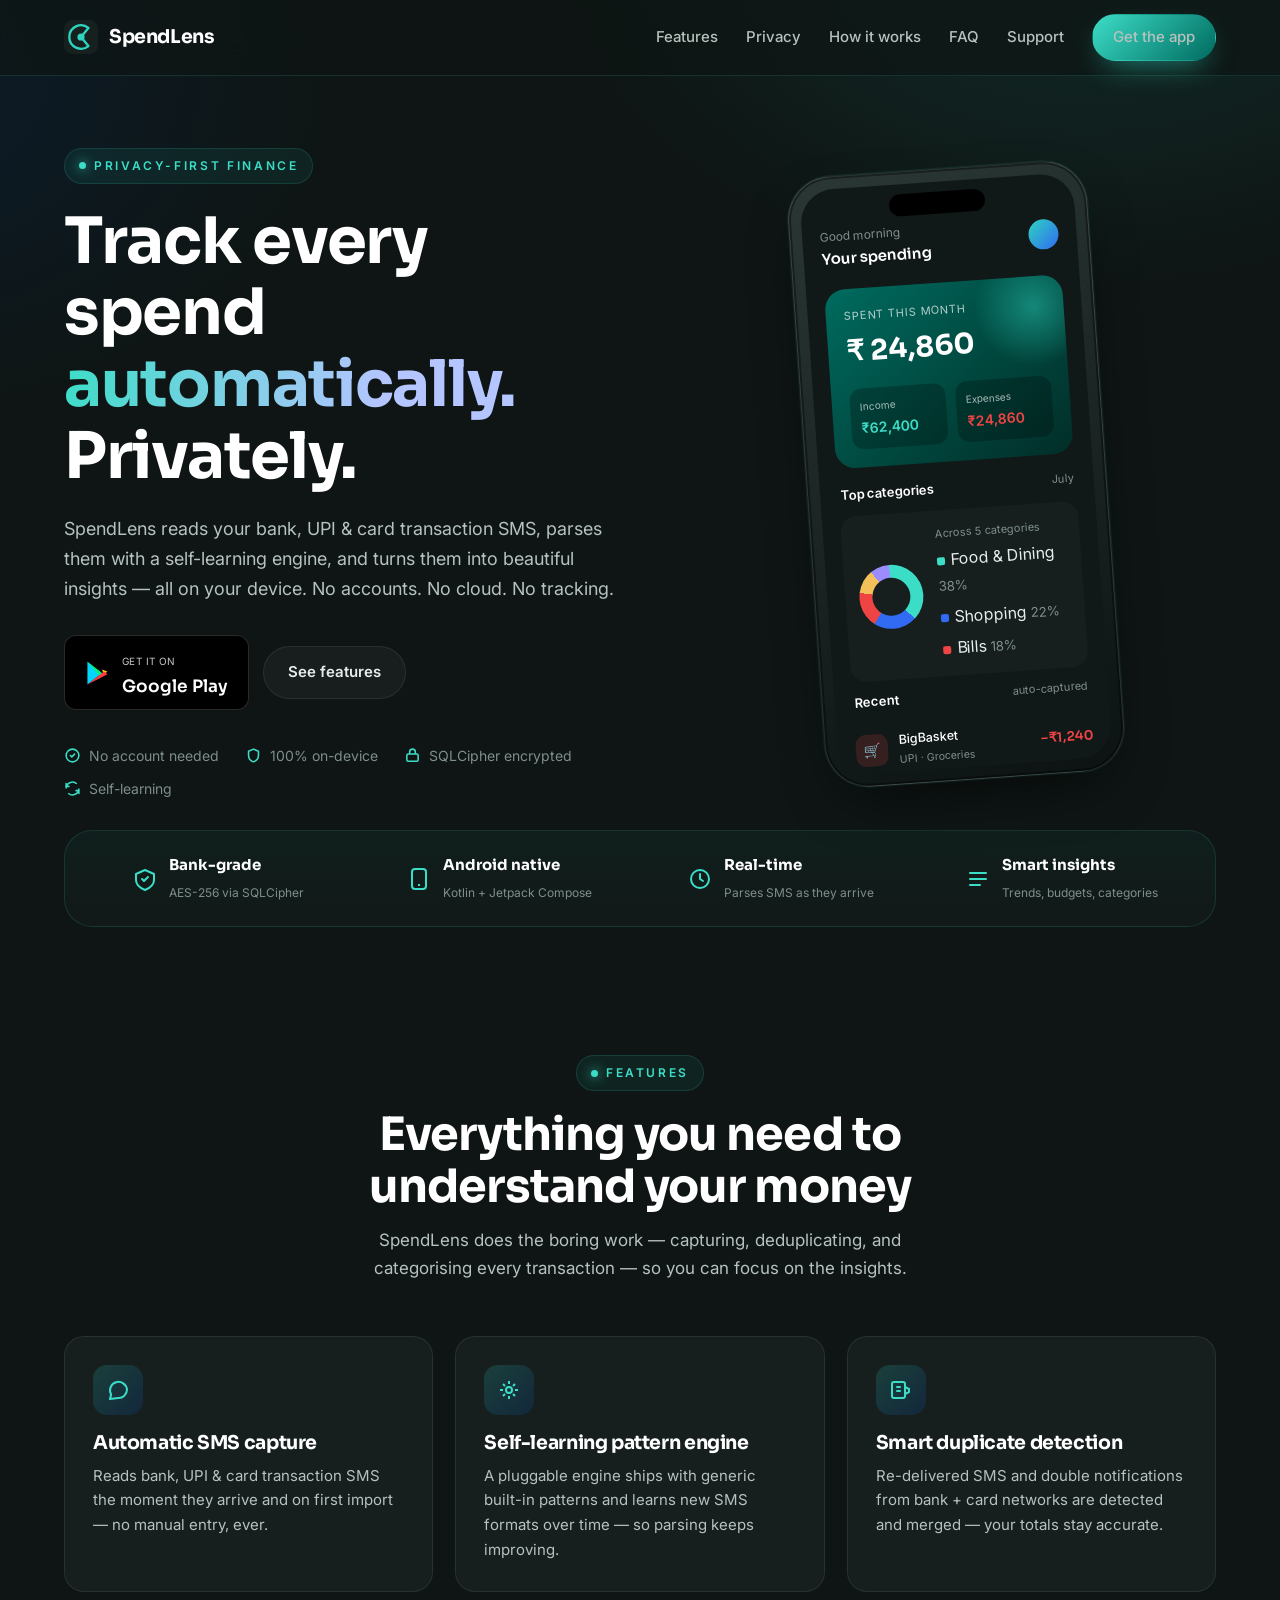
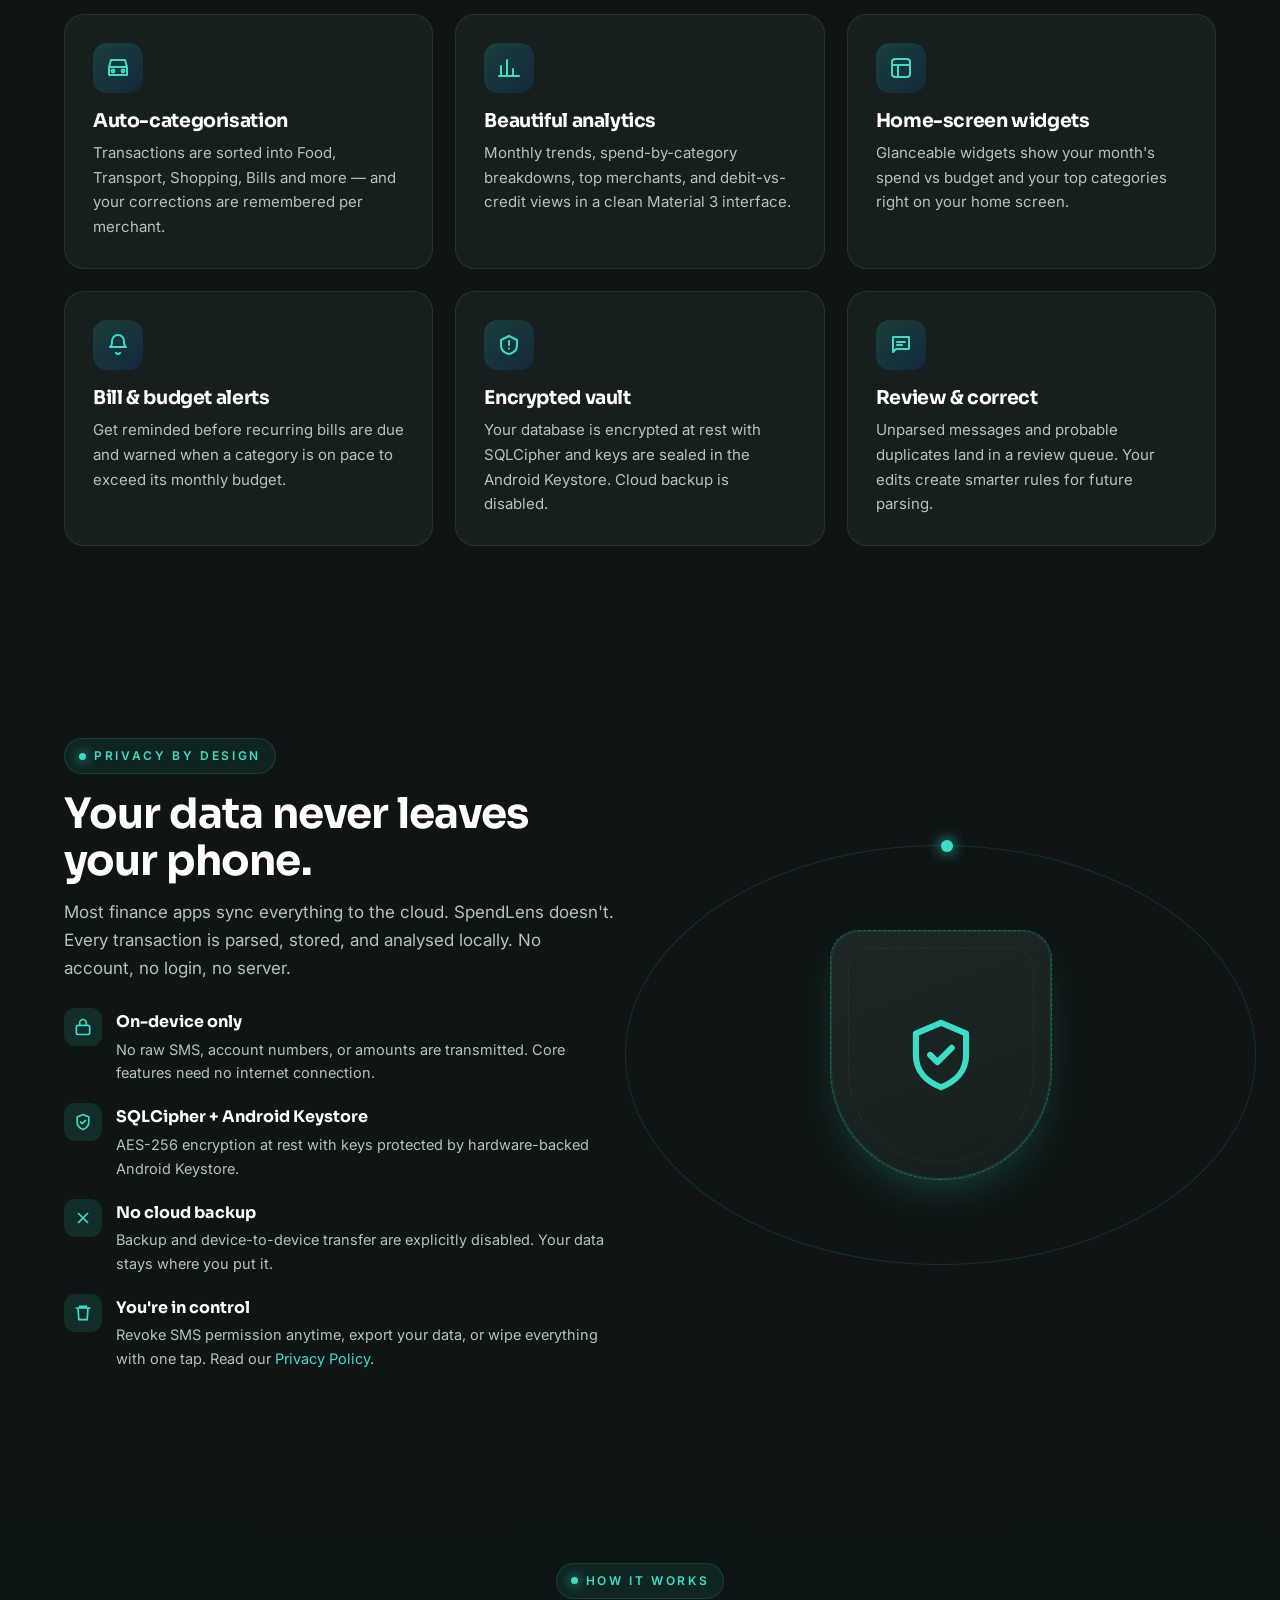
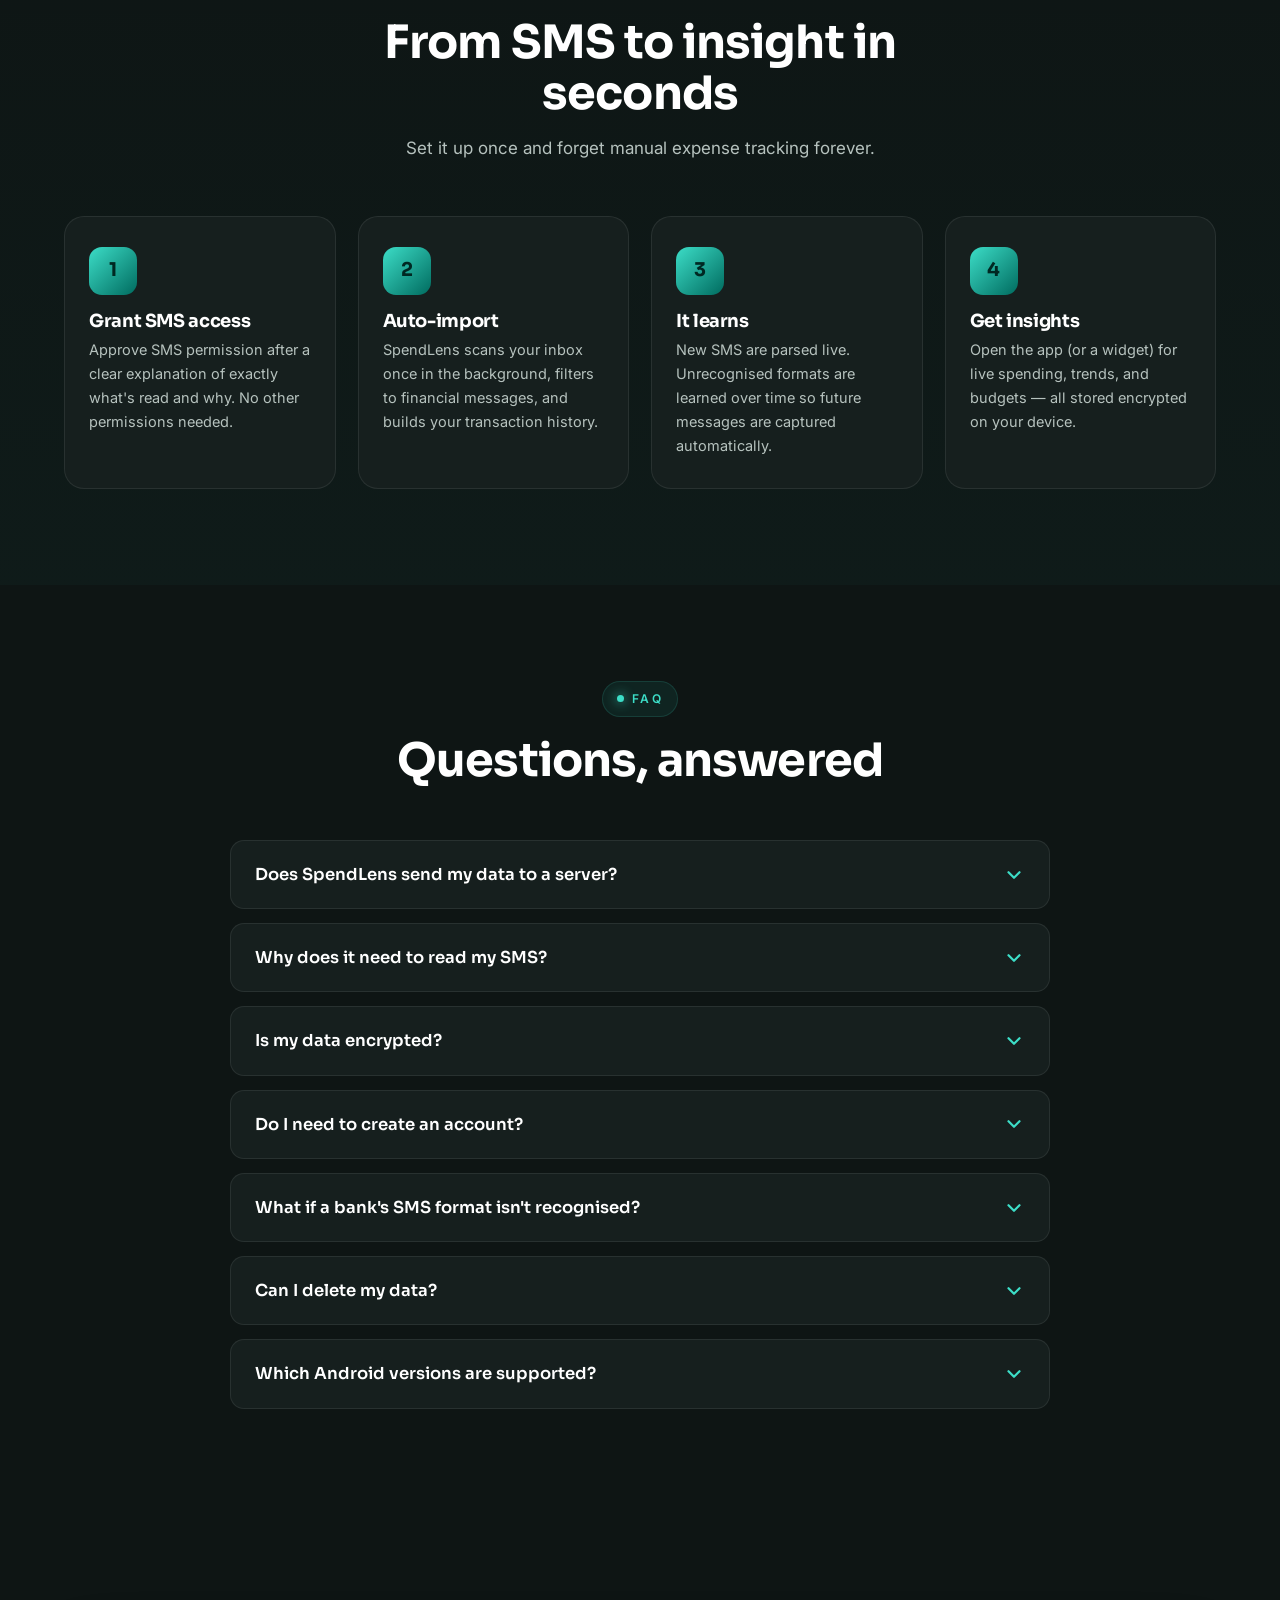
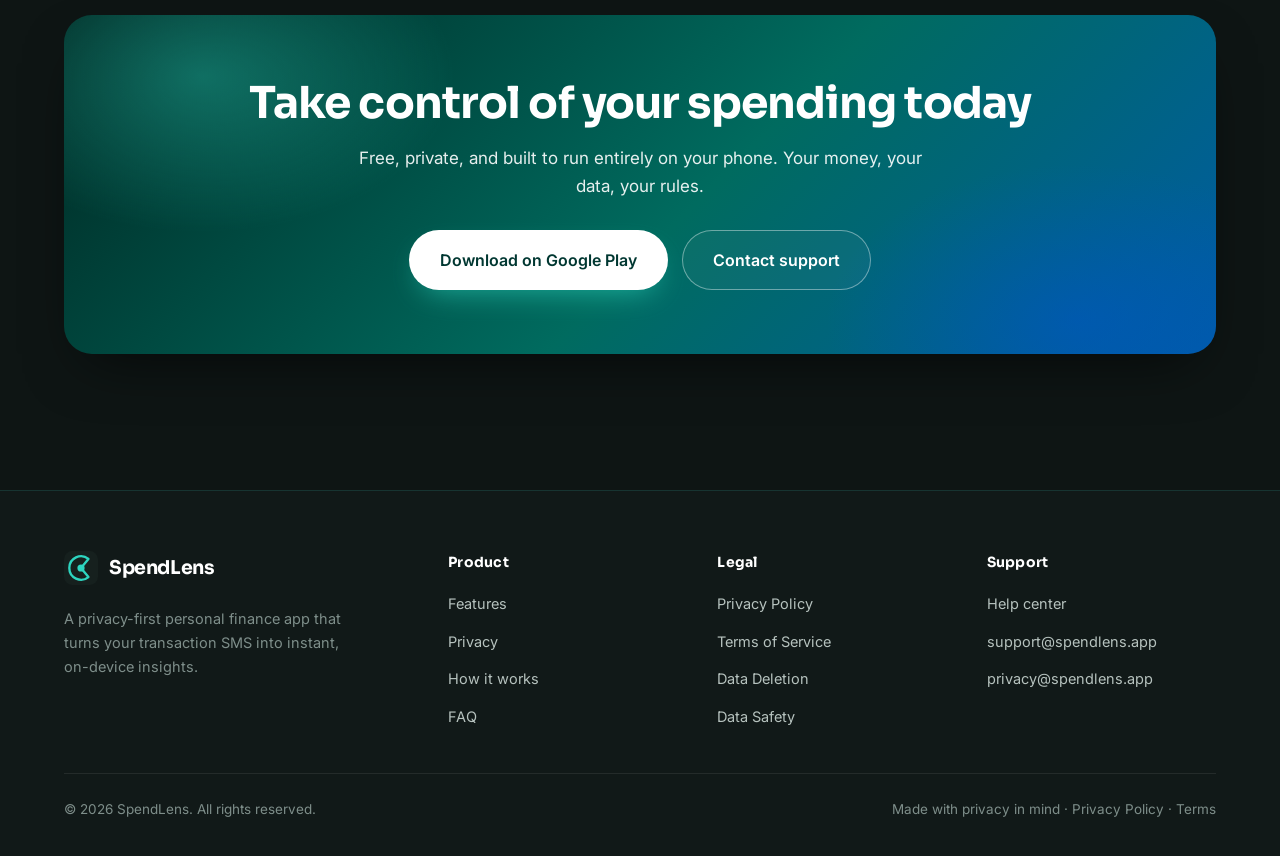
==== website/index.html @ 76e55379 "feat: add marketing/legal website with GitHub Pages deployment Add responsive site (landing + Privac" ====
<!DOCTYPE html>
<html lang="en">
<head>
<meta charset="UTF-8" />
<meta name="viewport" content="width=device-width, initial-scale=1.0" />
<title>SpendLens — Track every spend automatically. Privately.</title>
<meta name="description" content="SpendLens is a privacy-first Android app that reads your bank, UPI & card transaction SMS, categorises them automatically, and shows beautiful insights — with everything processed on your device and encrypted with SQLCipher." />
<meta name="theme-color" content="#0E1514" />
<meta property="og:title" content="SpendLens — Privacy-first expense tracking" />
<meta property="og:description" content="Your transactions, automatically tracked from SMS. Your data never leaves your phone." />
<meta property="og:type" content="website" />
<link rel="preconnect" href="https://fonts.googleapis.com" />
<link rel="preconnect" href="https://fonts.gstatic.com" crossorigin />
<link href="https://fonts.googleapis.com/css2?family=Inter:wght@400;500;600;700&family=Sora:wght@500;600;700&display=swap" rel="stylesheet" />
<link rel="stylesheet" href="assets/css/style.css" />
<link rel="icon" href="data:image/svg+xml,%3Csvg xmlns='http://www.w3.org/2000/svg' viewBox='0 0 32 32'%3E%3Crect width='32' height='32' rx='8' fill='%230E1514'/%3E%3Cpath d='M5 16a11 11 0 0 1 18-8.5L16 16l7 8.5A11 11 0 0 1 5 16Z' fill='none' stroke='%232DD4BF' stroke-width='2.2' stroke-linejoin='round'/%3E%3Ccircle cx='16' cy='16' r='3.4' fill='%232DD4BF'/%3E%3C/svg%3E" />
</head>
<body>

<!-- ============ NAV ============ -->
<header class="nav">
  <div class="wrap nav-inner">
    <a class="brand" href="index.html" aria-label="SpendLens home">
      <svg class="logo" viewBox="0 0 32 32" fill="none" aria-hidden="true">
        <rect width="32" height="32" rx="8" fill="#16201E"/>
        <path d="M5 16a11 11 0 0 1 18-8.5L16 16l7 8.5A11 11 0 0 1 5 16Z" fill="none" stroke="#2DD4BF" stroke-width="2.2" stroke-linejoin="round"/>
        <circle cx="16" cy="16" r="3.4" fill="#2DD4BF"/>
      </svg>
      SpendLens
    </a>
    <button class="nav-toggle" aria-label="Toggle menu" aria-expanded="false">
      <span></span><span></span><span></span>
    </button>
    <nav class="nav-links" aria-label="Primary">
      <a href="#features">Features</a>
      <a href="#privacy">Privacy</a>
      <a href="#how">How it works</a>
      <a href="#faq">FAQ</a>
      <a href="support.html">Support</a>
      <a class="btn btn-primary" href="https://play.google.com/store/apps/details?id=com.gachn.spendlens" target="_blank" rel="noopener">Get the app</a>
    </nav>
  </div>
</header>

<!-- ============ HERO ============ -->
<section class="hero">
  <div class="wrap hero-grid">
    <div>
      <span class="eyebrow reveal">Privacy-first finance</span>
      <h1 class="reveal">Track every spend <span class="gradient-text">automatically.</span> Privately.</h1>
      <p class="lead reveal">SpendLens reads your bank, UPI &amp; card transaction SMS, parses them with a self-learning engine, and turns them into beautiful insights — all on your device. No accounts. No cloud. No tracking.</p>
      <div class="hero-cta reveal">
        <a class="play-badge" href="https://play.google.com/store/apps/details?id=com.gachn.spendlens" target="_blank" rel="noopener" aria-label="Get it on Google Play">
          <svg class="pt-logo" viewBox="0 0 512 512" aria-hidden="true"><path fill="#00d4ff" d="M48 32l284 224L48 480z"/><path fill="#00f176" d="M48 32l324 256-66 52z"/><path fill="#ffce00" d="M368 284l72-56-104-40z"/><path fill="#ff3a44" d="M48 480l324-256 72 56z"/></svg>
          <span><span class="pt-tiny">GET IT ON</span><br><span class="pt-big">Google Play</span></span>
        </a>
        <a class="btn btn-ghost" href="#features">See features</a>
      </div>
      <div class="hero-trust reveal">
        <span><svg viewBox="0 0 24 24" fill="none" stroke="currentColor" stroke-width="2.2"><path d="M9 12l2 2 4-4" stroke-linecap="round" stroke-linejoin="round"/><circle cx="12" cy="12" r="9"/></svg> No account needed</span>
        <span><svg viewBox="0 0 24 24" fill="none" stroke="currentColor" stroke-width="2.2"><path d="M12 3l7 3v6c0 4.5-3 7.5-7 9-4-1.5-7-4.5-7-9V6z" stroke-linejoin="round"/></svg> 100% on-device</span>
        <span><svg viewBox="0 0 24 24" fill="none" stroke="currentColor" stroke-width="2.2"><rect x="4" y="10" width="16" height="10" rx="2"/><path d="M8 10V7a4 4 0 0 1 8 0v3"/></svg> SQLCipher encrypted</span>
        <span><svg viewBox="0 0 24 24" fill="none" stroke="currentColor" stroke-width="2.2"><path d="M3 12a9 9 0 0 1 15-6.7M21 12a9 9 0 0 1-15 6.7"/><path d="M3 5v4h4M21 19v-4h-4" stroke-linecap="round" stroke-linejoin="round"/></svg> Self-learning</span>
      </div>
    </div>

    <!-- Phone mockup -->
    <div class="phone-wrap reveal">
      <div class="phone">
        <div class="phone-screen">
          <div class="phone-notch"></div>
          <div class="app-pad">
            <div class="app-top">
              <div><div class="app-hello">Good morning</div><div class="app-name">Your spending</div></div>
              <div class="app-avatar"></div>
            </div>
            <div class="app-balance-card">
              <div class="lbl">Spent this month</div>
              <div class="amt">₹ 24,860</div>
              <div class="row">
                <div class="app-mini in"><div class="l">Income</div><div class="v">₹62,400</div></div>
                <div class="app-mini out"><div class="l">Expenses</div><div class="v">₹24,860</div></div>
              </div>
            </div>
            <div class="app-section-title">Top categories <small>July</small></div>
            <div class="donut-row">
              <div class="donut"></div>
              <div class="donut-info">
                <div class="t">Across 5 categories</div>
                <div class="legend">
                  <div><i style="background:#3CDDC7"></i>Food &amp; Dining <small style="color:var(--muted)">38%</small></div>
                  <div><i style="background:#316BF3"></i>Shopping <small style="color:var(--muted)">22%</small></div>
                  <div><i style="background:#EF4444"></i>Bills <small style="color:var(--muted)">18%</small></div>
                </div>
              </div>
            </div>
            <div class="app-section-title">Recent <small>auto-captured</small></div>
            <div class="tx"><div class="ic r">🛒</div><div class="meta"><div class="m1">BigBasket</div><div class="m2">UPI · Groceries</div></div><div class="amt neg">−₹1,240</div></div>
            <div class="tx"><div class="ic t">💰</div><div class="meta"><div class="m1">Salary Credit</div><div class="m2">Bank · Income</div></div><div class="amt pos">+₹62,400</div></div>
            <div class="tx"><div class="ic b">⚡</div><div class="meta"><div class="m1">Electricity Bill</div><div class="m2">Card · Utilities</div></div><div class="amt neg">−₹2,150</div></div>
          </div>
        </div>
      </div>
    </div>
  </div>

  <!-- Trust strip -->
  <div class="wrap">
    <div class="trust-strip reveal">
      <div class="t"><svg viewBox="0 0 24 24" fill="none" stroke="currentColor" stroke-width="2"><path d="M3 7l9-4 9 4v6c0 5-4 8-9 10-5-2-9-5-9-10z" stroke-linejoin="round"/><path d="M9 12l2 2 4-4" stroke-linecap="round" stroke-linejoin="round"/></svg><div class="l"><b>Bank-grade</b><small>AES-256 via SQLCipher</small></div></div>
      <div class="t"><svg viewBox="0 0 24 24" fill="none" stroke="currentColor" stroke-width="2"><rect x="5" y="2" width="14" height="20" rx="3"/><path d="M11 18h2"/></svg><div class="l"><b>Android native</b><small>Kotlin + Jetpack Compose</small></div></div>
      <div class="t"><svg viewBox="0 0 24 24" fill="none" stroke="currentColor" stroke-width="2"><circle cx="12" cy="12" r="9"/><path d="M12 7v5l3 2" stroke-linecap="round"/></svg><div class="l"><b>Real-time</b><small>Parses SMS as they arrive</small></div></div>
      <div class="t"><svg viewBox="0 0 24 24" fill="none" stroke="currentColor" stroke-width="2"><path d="M4 6h16M4 12h16M4 18h10" stroke-linecap="round"/></svg><div class="l"><b>Smart insights</b><small>Trends, budgets, categories</small></div></div>
    </div>
  </div>
</section>

<!-- ============ FEATURES ============ -->
<section id="features">
  <div class="wrap">
    <div class="sec-head reveal">
      <span class="eyebrow">Features</span>
      <h2>Everything you need to understand your money</h2>
      <p>SpendLens does the boring work — capturing, deduplicating, and categorising every transaction — so you can focus on the insights.</p>
    </div>
    <div class="grid grid-3">

      <div class="card reveal">
        <div class="ic"><svg viewBox="0 0 24 24" fill="none" stroke="currentColor" stroke-width="2"><path d="M21 11.5a8.4 8.4 0 0 1-9 8.4L4 21l1.1-4.5A8.5 8.5 0 1 1 21 11.5Z" stroke-linejoin="round"/></svg></div>
        <h3>Automatic SMS capture</h3>
        <p>Reads bank, UPI &amp; card transaction SMS the moment they arrive and on first import — no manual entry, ever.</p>
      </div>

      <div class="card reveal">
        <div class="ic"><svg viewBox="0 0 24 24" fill="none" stroke="currentColor" stroke-width="2"><path d="M12 3v3M12 18v3M3 12h3M18 12h3M6 6l2 2M16 16l2 2M18 6l-2 2M8 16l-2 2"/><circle cx="12" cy="12" r="3"/></svg></div>
        <h3>Self-learning pattern engine</h3>
        <p>A pluggable engine ships with generic built-in patterns and learns new SMS formats over time — so parsing keeps improving.</p>
      </div>

      <div class="card reveal">
        <div class="ic"><svg viewBox="0 0 24 24" fill="none" stroke="currentColor" stroke-width="2"><rect x="3" y="4" width="13" height="16" rx="2"/><path d="M8 9h3M8 13h3M16 9l4 2v3l-4 2" stroke-linecap="round" stroke-linejoin="round"/></svg></div>
        <h3>Smart duplicate detection</h3>
        <p>Re-delivered SMS and double notifications from bank + card networks are detected and merged — your totals stay accurate.</p>
      </div>

      <div class="card reveal">
        <div class="ic"><svg viewBox="0 0 24 24" fill="none" stroke="currentColor" stroke-width="2"><path d="M3 11l2-7h14l2 7M3 11h18v8H3z" stroke-linejoin="round"/><circle cx="7" cy="15" r="1.4"/><circle cx="17" cy="15" r="1.4"/></svg></div>
        <h3>Auto-categorisation</h3>
        <p>Transactions are sorted into Food, Transport, Shopping, Bills and more — and your corrections are remembered per merchant.</p>
      </div>

      <div class="card reveal">
        <div class="ic"><svg viewBox="0 0 24 24" fill="none" stroke="currentColor" stroke-width="2"><path d="M4 20V10M10 20V4M16 20v-7M22 20H2" stroke-linecap="round"/></svg></div>
        <h3>Beautiful analytics</h3>
        <p>Monthly trends, spend-by-category breakdowns, top merchants, and debit-vs-credit views in a clean Material 3 interface.</p>
      </div>

      <div class="card reveal">
        <div class="ic"><svg viewBox="0 0 24 24" fill="none" stroke="currentColor" stroke-width="2"><rect x="3" y="3" width="18" height="18" rx="3"/><path d="M3 9h18M9 9v12" /></svg></div>
        <h3>Home-screen widgets</h3>
        <p>Glanceable widgets show your month's spend vs budget and your top categories right on your home screen.</p>
      </div>

      <div class="card reveal">
        <div class="ic"><svg viewBox="0 0 24 24" fill="none" stroke="currentColor" stroke-width="2"><path d="M6 8a6 6 0 0 1 12 0c0 5 2 6 2 6H4s2-1 2-6Z" stroke-linejoin="round"/><path d="M10 19a2 2 0 0 0 4 0"/></svg></div>
        <h3>Bill &amp; budget alerts</h3>
        <p>Get reminded before recurring bills are due and warned when a category is on pace to exceed its monthly budget.</p>
      </div>

      <div class="card reveal">
        <div class="ic"><svg viewBox="0 0 24 24" fill="none" stroke="currentColor" stroke-width="2"><path d="M12 3l8 4v5c0 5-3.5 8-8 9-4.5-1-8-4-8-9V7z" stroke-linejoin="round"/><path d="M12 8v4M12 15.5h.01" stroke-linecap="round"/></svg></div>
        <h3>Encrypted vault</h3>
        <p>Your database is encrypted at rest with SQLCipher and keys are sealed in the Android Keystore. Cloud backup is disabled.</p>
      </div>

      <div class="card reveal">
        <div class="ic"><svg viewBox="0 0 24 24" fill="none" stroke="currentColor" stroke-width="2"><path d="M4 4h16v12H7l-3 3z" stroke-linejoin="round"/><path d="M8 9h8M8 12h5" stroke-linecap="round"/></svg></div>
        <h3>Review &amp; correct</h3>
        <p>Unparsed messages and probable duplicates land in a review queue. Your edits create smarter rules for future parsing.</p>
      </div>

    </div>
  </div>
</section>

<!-- ============ PRIVACY ============ -->
<section id="privacy">
  <div class="wrap privacy-wrap">
    <div>
      <span class="eyebrow reveal">Privacy by design</span>
      <h2 class="reveal" style="font-size:clamp(28px,4vw,42px);margin-top:16px;">Your data never leaves your phone.</h2>
      <p class="reveal" style="color:var(--text-soft);font-size:17px;margin-top:14px;">Most finance apps sync everything to the cloud. SpendLens doesn't. Every transaction is parsed, stored, and analysed locally. No account, no login, no server.</p>
      <ul class="privacy-list">
        <li class="reveal"><span class="pi"><svg viewBox="0 0 24 24" fill="none" stroke="currentColor" stroke-width="2"><rect x="4" y="10" width="16" height="11" rx="2"/><path d="M8 10V7a4 4 0 0 1 8 0v3"/></svg></span><div><b>On-device only</b><p>No raw SMS, account numbers, or amounts are transmitted. Core features need no internet connection.</p></div></li>
        <li class="reveal"><span class="pi"><svg viewBox="0 0 24 24" fill="none" stroke="currentColor" stroke-width="2"><path d="M12 3l7 3v6c0 4.5-3 7.5-7 9-4-1.5-7-4.5-7-9V6z" stroke-linejoin="round"/><path d="M9 12l2 2 4-4" stroke-linecap="round" stroke-linejoin="round"/></svg></span><div><b>SQLCipher + Android Keystore</b><p>AES-256 encryption at rest with keys protected by hardware-backed Android Keystore.</p></div></li>
        <li class="reveal"><span class="pi"><svg viewBox="0 0 24 24" fill="none" stroke="currentColor" stroke-width="2"><path d="M18 6 6 18M6 6l12 12"/></svg></span><div><b>No cloud backup</b><p>Backup and device-to-device transfer are explicitly disabled. Your data stays where you put it.</p></div></li>
        <li class="reveal"><span class="pi"><svg viewBox="0 0 24 24" fill="none" stroke="currentColor" stroke-width="2"><path d="M3 6h18M8 6V4h8v2M6 6l1 14h10l1-14"/></svg></span><div><b>You're in control</b><p>Revoke SMS permission anytime, export your data, or wipe everything with one tap. Read our <a href="privacy-policy.html">Privacy Policy</a>.</p></div></li>
      </ul>
    </div>
    <div class="shield-art reveal">
      <div class="orbit"><span class="dot"></span></div>
      <div class="shield">
        <svg viewBox="0 0 24 24" fill="none" stroke="currentColor" stroke-width="1.7"><path d="M12 3l7 3v6c0 4.5-3 7.5-7 9-4-1.5-7-4.5-7-9V6z" stroke-linejoin="round"/><path d="M9 12l2 2 4-4" stroke-linecap="round" stroke-linejoin="round"/></svg>
      </div>
    </div>
  </div>
</section>

<!-- ============ HOW IT WORKS ============ -->
<section id="how" style="background:linear-gradient(180deg,transparent,rgba(45,212,191,.03));">
  <div class="wrap">
    <div class="sec-head reveal">
      <span class="eyebrow">How it works</span>
      <h2>From SMS to insight in seconds</h2>
      <p>Set it up once and forget manual expense tracking forever.</p>
    </div>
    <div class="steps">
      <div class="step reveal"><div class="num">1</div><h4>Grant SMS access</h4><p>Approve SMS permission after a clear explanation of exactly what's read and why. No other permissions needed.</p></div>
      <div class="step reveal"><div class="num">2</div><h4>Auto-import</h4><p>SpendLens scans your inbox once in the background, filters to financial messages, and builds your transaction history.</p></div>
      <div class="step reveal"><div class="num">3</div><h4>It learns</h4><p>New SMS are parsed live. Unrecognised formats are learned over time so future messages are captured automatically.</p></div>
      <div class="step reveal"><div class="num">4</div><h4>Get insights</h4><p>Open the app (or a widget) for live spending, trends, and budgets — all stored encrypted on your device.</p></div>
    </div>
  </div>
</section>

<!-- ============ FAQ ============ -->
<section id="faq">
  <div class="wrap">
    <div class="sec-head reveal">
      <span class="eyebrow">FAQ</span>
      <h2>Questions, answered</h2>
    </div>
    <div class="faq">
      <details class="faq-item reveal"><summary class="faq-q">Does SpendLens send my data to a server? <svg class="chev" viewBox="0 0 24 24" fill="none" stroke="currentColor" stroke-width="2.4"><path d="M6 9l6 6 6-6" stroke-linecap="round" stroke-linejoin="round"/></svg></summary><div class="faq-a">No. All parsing, storage, and analytics happen on your device. The app's core functionality needs no internet connection. The only optional network use is merchant-name lookups, which send just the cleaned merchant token — never amounts, accounts, or full SMS.</div></details>
      <details class="faq-item reveal"><summary class="faq-q">Why does it need to read my SMS? <svg class="chev" viewBox="0 0 24 24" fill="none" stroke="currentColor" stroke-width="2.4"><path d="M6 9l6 6 6-6" stroke-linecap="round" stroke-linejoin="round"/></svg></summary><div class="faq-a">Transaction details live in the SMS your bank, UPI app, and card network send you. SpendLens reads only those messages to extract amount, date, and merchant — and never your personal conversations.</div></details>
      <details class="faq-item reveal"><summary class="faq-q">Is my data encrypted? <svg class="chev" viewBox="0 0 24 24" fill="none" stroke="currentColor" stroke-width="2.4"><path d="M6 9l6 6 6-6" stroke-linecap="round" stroke-linejoin="round"/></svg></summary><div class="faq-a">Yes. The local database is encrypted with SQLCipher (AES-256) and the encryption key is generated and stored using the Android Keystore. Cloud backup is disabled.</div></details>
      <details class="faq-item reveal"><summary class="faq-q">Do I need to create an account? <svg class="chev" viewBox="0 0 24 24" fill="none" stroke="currentColor" stroke-width="2.4"><path d="M6 9l6 6 6-6" stroke-linecap="round" stroke-linejoin="round"/></svg></summary><div class="faq-a">No account, email, or phone number is required. Install, grant SMS permission, and you're set.</div></details>
      <details class="faq-item reveal"><summary class="faq-q">What if a bank's SMS format isn't recognised? <svg class="chev" viewBox="0 0 24 24" fill="none" stroke="currentColor" stroke-width="2.4"><path d="M6 9l6 6 6-6" stroke-linecap="round" stroke-linejoin="round"/></svg></summary><div class="faq-a">Unrecognised messages go to the Review queue. The self-learning engine proposes a new pattern from the message structure, validates it, and uses it for all future messages from that format.</div></details>
      <details class="faq-item reveal"><summary class="faq-q">Can I delete my data? <svg class="chev" viewBox="0 0 24 24" fill="none" stroke="currentColor" stroke-width="2.4"><path d="M6 9l6 6 6-6" stroke-linecap="round" stroke-linejoin="round"/></svg></summary><div class="faq-a">Anytime. Delete individual transactions, or wipe everything from Settings → Delete All Data. See our <a href="data-deletion.html">Data Deletion guide</a>.</div></details>
      <details class="faq-item reveal"><summary class="faq-q">Which Android versions are supported? <svg class="chev" viewBox="0 0 24 24" fill="none" stroke="currentColor" stroke-width="2.4"><path d="M6 9l6 6 6-6" stroke-linecap="round" stroke-linejoin="round"/></svg></summary><div class="faq-a">SpendLens supports Android 8.0 (API 26) and newer, targeting the latest Android SDK.</div></details>
    </div>
  </div>
</section>

<!-- ============ CTA ============ -->
<section>
  <div class="wrap">
    <div class="cta-banner reveal">
      <h2>Take control of your spending today</h2>
      <p>Free, private, and built to run entirely on your phone. Your money, your data, your rules.</p>
      <div class="hero-cta">
        <a class="btn btn-lg btn-primary" href="https://play.google.com/store/apps/details?id=com.gachn.spendlens" target="_blank" rel="noopener" style="background:#fff;color:#003731;">Download on Google Play</a>
        <a class="btn btn-lg btn-ghost" href="support.html" style="border-color:rgba(255,255,255,.4);color:#fff;">Contact support</a>
      </div>
    </div>
  </div>
</section>

<!-- ============ FOOTER ============ -->
<footer>
  <div class="wrap">
    <div class="footer-grid">
      <div class="footer-brand">
        <a class="brand" href="index.html">
          <svg class="logo" viewBox="0 0 32 32" fill="none" aria-hidden="true"><rect width="32" height="32" rx="8" fill="#16201E"/><path d="M5 16a11 11 0 0 1 18-8.5L16 16l7 8.5A11 11 0 0 1 5 16Z" stroke="#2DD4BF" stroke-width="2.2" stroke-linejoin="round"/><circle cx="16" cy="16" r="3.4" fill="#2DD4BF"/></svg>
          SpendLens
        </a>
        <p>A privacy-first personal finance app that turns your transaction SMS into instant, on-device insights.</p>
      </div>
      <div class="footer-col">
        <h5>Product</h5>
        <ul>
          <li><a href="#features">Features</a></li>
          <li><a href="#privacy">Privacy</a></li>
          <li><a href="#how">How it works</a></li>
          <li><a href="#faq">FAQ</a></li>
        </ul>
      </div>
      <div class="footer-col">
        <h5>Legal</h5>
        <ul>
          <li><a href="privacy-policy.html">Privacy Policy</a></li>
          <li><a href="terms.html">Terms of Service</a></li>
          <li><a href="data-deletion.html">Data Deletion</a></li>
          <li><a href="data-deletion.html#safety">Data Safety</a></li>
        </ul>
      </div>
      <div class="footer-col">
        <h5>Support</h5>
        <ul>
          <li><a href="support.html">Help center</a></li>
          <li><a href="mailto:support@spendlens.app">support@spendlens.app</a></li>
          <li><a href="mailto:privacy@spendlens.app">privacy@spendlens.app</a></li>
        </ul>
      </div>
    </div>
    <div class="footer-bottom">
      <span>© <span id="yr">2026</span> SpendLens. All rights reserved.</span>
      <span>Made with privacy in mind · <a href="privacy-policy.html">Privacy Policy</a> · <a href="terms.html">Terms</a></span>
    </div>
  </div>
</footer>

<script src="assets/js/main.js"></script>
</body>
</html>
---- website/assets/css/style.css ----
/* ===================================================================
   SpendLens — Marketing & Legal site
   Brand palette sourced from the Android app (ui/theme/Color.kt)
   =================================================================== */

:root {
  /* Brand — from SpendLens Material 3 tokens */
  --teal:        #2DD4BF;  /* seed / Income */
  --teal-bright: #3CDDC7;  /* dark primary  */
  --teal-deep:   #006B5F;  /* light primary */
  --teal-container: #005047;
  --blue:        #0051D5;  /* secondary */
  --blue-bright: #316BF3;
  --blue-soft:   #B4C5FF;
  --red:         #EF4444;  /* Expense / debit */

  /* Surfaces — dark-first like the app (#131313 base) */
  --bg:        #0E1514;
  --bg-2:      #111918;
  --surface:   #161F1E;
  --surface-2: #1C2725;
  --surface-3: #243330;
  --border:    rgba(60, 221, 199, 0.14);
  --border-2:  rgba(255, 255, 255, 0.08);

  /* Text */
  --text:      #E6ECEA;
  --text-soft: #B6C2BE;
  --muted:     #7E8E8A;

  /* Effects */
  --radius:    20px;
  --radius-sm: 14px;
  --radius-lg: 28px;
  --shadow:    0 24px 60px -24px rgba(0, 0, 0, 0.7);
  --glow:      0 0 0 1px rgba(45,212,191,.18), 0 18px 50px -20px rgba(45,212,191,.35);
  --max:       1160px;
  --ease:      cubic-bezier(.22,.61,.36,1);
}

* { margin: 0; padding: 0; box-sizing: border-box; }
*::selection { background: rgba(45,212,191,.30); color: #fff; }

html { scroll-behavior: smooth; -webkit-text-size-adjust: 100%; }

body {
  font-family: 'Inter', system-ui, -apple-system, Segoe UI, Roboto, sans-serif;
  color: var(--text);
  background: var(--bg);
  background-image:
    radial-gradient(900px 600px at 85% -8%, rgba(45,212,191,.12), transparent 60%),
    radial-gradient(800px 600px at -10% 8%, rgba(0,81,213,.12), transparent 58%);
  background-attachment: fixed;
  line-height: 1.65;
  font-size: 16px;
  overflow-x: hidden;
  -webkit-font-smoothing: antialiased;
}

h1, h2, h3, h4 {
  font-family: 'Sora', 'Inter', sans-serif;
  line-height: 1.12;
  letter-spacing: -0.02em;
  font-weight: 700;
  color: #fff;
}

a { color: var(--teal-bright); text-decoration: none; transition: color .2s var(--ease); }
a:hover { color: var(--teal); }

img { max-width: 100%; display: block; }

.wrap { width: min(var(--max), 90vw); margin-inline: auto; }

.eyebrow {
  display: inline-flex; align-items: center; gap: 8px;
  text-transform: uppercase; letter-spacing: .22em; font-size: 12px;
  font-weight: 600; color: var(--teal-bright);
  background: rgba(45,212,191,.08);
  border: 1px solid var(--border);
  padding: 7px 14px; border-radius: 999px;
}
.eyebrow::before {
  content: ""; width: 7px; height: 7px; border-radius: 50%;
  background: var(--teal-bright); box-shadow: 0 0 12px var(--teal-bright);
}

.gradient-text {
  background: linear-gradient(100deg, var(--teal-bright), var(--blue-soft) 70%);
  -webkit-background-clip: text; background-clip: text; color: transparent;
}

/* ---------- Buttons ---------- */
.btn {
  display: inline-flex; align-items: center; justify-content: center; gap: 9px;
  font-weight: 600; font-size: 15px; padding: 13px 24px; border-radius: 999px;
  border: 1px solid transparent; cursor: pointer; transition: all .22s var(--ease);
  white-space: nowrap;
}
.btn-primary {
  background: linear-gradient(135deg, var(--teal-bright), var(--teal-deep));
  color: #002822; box-shadow: 0 12px 30px -12px rgba(45,212,191,.7);
}
.btn-primary:hover { transform: translateY(-2px); color: #002822; box-shadow: 0 18px 38px -12px rgba(45,212,191,.85); }
.btn-ghost {
  background: rgba(255,255,255,.04); color: var(--text);
  border-color: var(--border-2);
}
.btn-ghost:hover { background: rgba(255,255,255,.08); color: #fff; transform: translateY(-2px); }
.btn-lg { padding: 16px 30px; font-size: 16px; }

.play-badge {
  display: inline-flex; align-items: center; gap: 11px;
  background: #000; color: #fff; padding: 10px 20px; border-radius: 12px;
  border: 1px solid rgba(255,255,255,.16); transition: transform .2s var(--ease), box-shadow .2s;
}
.play-badge:hover { transform: translateY(-2px); box-shadow: 0 14px 30px -14px rgba(0,0,0,.8); color:#fff; }
.play-badge .pt-logo { width: 26px; height: 26px; }
.play-badge .pt-tiny { font-size: 10px; color: #c7c7c7; letter-spacing: .04em; }
.play-badge .pt-big  { font-size: 17px; font-weight: 600; line-height: 1.1; font-family: 'Sora', sans-serif; }

/* ---------- Navigation ---------- */
.nav {
  position: sticky; top: 0; z-index: 60;
  backdrop-filter: blur(16px); -webkit-backdrop-filter: blur(16px);
  background: rgba(14,21,20,.72);
  border-bottom: 1px solid var(--border);
}
.nav-inner { display: flex; align-items: center; justify-content: space-between; padding: 14px 0; }
.brand { display: inline-flex; align-items: center; gap: 11px; font-family: 'Sora', sans-serif; font-weight: 700; font-size: 19px; color: #fff; letter-spacing: -.02em; }
.brand:hover { color: #fff; }
.brand .logo { width: 34px; height: 34px; flex: none; }
.nav-links { display: flex; align-items: center; gap: 28px; }
.nav-links a { color: var(--text-soft); font-size: 15px; font-weight: 500; position: relative; }
.nav-links a:not(.btn)::after {
  content: ""; position: absolute; left: 0; bottom: -6px; height: 2px; width: 0;
  background: var(--teal-bright); transition: width .25s var(--ease);
}
.nav-links a:not(.btn):hover { color: #fff; }
.nav-links a:not(.btn):hover::after { width: 100%; }
.nav-links .btn { padding: 10px 20px; }

.nav-toggle {
  display: none; background: none; border: 1px solid var(--border-2);
  border-radius: 10px; width: 44px; height: 42px; cursor: pointer; padding: 0;
  flex-direction: column; align-items: center; justify-content: center; gap: 5px;
}
.nav-toggle span { width: 20px; height: 2px; background: var(--text); border-radius: 2px; transition: .25s var(--ease); }
.nav-toggle[aria-expanded="true"] span:nth-child(1) { transform: translateY(7px) rotate(45deg); }
.nav-toggle[aria-expanded="true"] span:nth-child(2) { opacity: 0; }
.nav-toggle[aria-expanded="true"] span:nth-child(3) { transform: translateY(-7px) rotate(-45deg); }

@media (max-width: 880px) {
  .nav-toggle { display: flex; }
  .nav-links {
    position: absolute; top: 100%; left: 0; right: 0; flex-direction: column;
    align-items: stretch; gap: 4px; padding: 14px 5vw 22px;
    background: rgba(10,15,14,.97); border-bottom: 1px solid var(--border);
    transform: translateY(-12px); opacity: 0; pointer-events: none; transition: .25s var(--ease);
  }
  .nav-links.open { transform: none; opacity: 1; pointer-events: auto; }
  .nav-links a { padding: 11px 4px; border-bottom: 1px solid var(--border-2); }
  .nav-links .btn { margin-top: 10px; text-align: center; border-bottom: none; }
}

/* ---------- Section shell ---------- */
section { padding: 96px 0; position: relative; }
.sec-head { max-width: 62ch; margin: 0 auto 54px; text-align: center; }
.sec-head .eyebrow { margin-bottom: 18px; }
.sec-head h2 { font-size: clamp(30px, 4.4vw, 46px); margin-bottom: 14px; }
.sec-head p { color: var(--text-soft); font-size: 17px; }

/* ---------- Hero ---------- */
.hero { padding: 72px 0 32px; }
.hero-grid { display: grid; grid-template-columns: 1.05fr .95fr; gap: 56px; align-items: center; }
.hero h1 { font-size: clamp(36px, 5.4vw, 64px); margin: 22px 0 0; }
.hero p.lead { margin: 22px 0 32px; font-size: 18px; color: var(--text-soft); max-width: 50ch; }
.hero-cta { display: flex; gap: 14px; flex-wrap: wrap; align-items: center; }
.hero-trust { display: flex; flex-wrap: wrap; gap: 10px 26px; margin-top: 34px; color: var(--muted); font-size: 14px; }
.hero-trust span { display: inline-flex; align-items: center; gap: 8px; }
.hero-trust svg { width: 17px; height: 17px; color: var(--teal-bright); flex: none; }

/* Phone mockup */
.phone-wrap { display: flex; justify-content: center; perspective: 1600px; }
.phone {
  width: 300px; height: 612px; border-radius: 44px; padding: 12px;
  background: linear-gradient(160deg, #2a3735, #0c1312);
  border: 1px solid rgba(255,255,255,.10);
  box-shadow: var(--shadow), 0 0 0 1px rgba(45,212,191,.10), inset 0 0 0 2px rgba(0,0,0,.4);
  transform: rotate(-4deg) translateY(0);
  animation: float 6s ease-in-out infinite;
}
@keyframes float { 50% { transform: rotate(-4deg) translateY(-14px); } }
.phone-screen {
  width: 100%; height: 100%; border-radius: 34px; overflow: hidden;
  background: var(--bg-2); position: relative; display: flex; flex-direction: column;
}
.phone-notch {
  position: absolute; top: 10px; left: 50%; transform: translateX(-50%);
  width: 96px; height: 22px; background: #000; border-radius: 14px; z-index: 5;
}
.app-pad { padding: 38px 18px 18px; }
.app-top { display: flex; justify-content: space-between; align-items: center; margin-bottom: 18px; }
.app-hello { font-size: 12px; color: var(--muted); }
.app-name { font-size: 15px; font-weight: 600; color: #fff; font-family: 'Sora', sans-serif; }
.app-avatar { width: 30px; height: 30px; border-radius: 50%; background: linear-gradient(135deg,var(--teal),var(--blue-bright)); }
.app-balance-card {
  background: linear-gradient(140deg, var(--teal-deep), #00453c 60%, #022e29);
  border-radius: 20px; padding: 18px; margin-bottom: 16px; position: relative; overflow: hidden;
}
.app-balance-card::after { content:""; position:absolute; right:-30px; top:-30px; width:120px; height:120px; border-radius:50%;
  background: radial-gradient(circle, rgba(45,212,191,.45), transparent 70%); }
.app-balance-card .lbl { font-size: 11px; color: rgba(255,255,255,.7); letter-spacing:.08em; text-transform:uppercase; }
.app-balance-card .amt { font-size: 28px; font-weight: 700; color: #fff; font-family: 'Sora',sans-serif; margin-top: 4px; }
.app-balance-card .row { display: flex; gap: 10px; margin-top: 14px; }
.app-mini { flex: 1; background: rgba(0,0,0,.25); border-radius: 12px; padding: 10px; }
.app-mini .l { font-size: 10px; color: rgba(255,255,255,.65); }
.app-mini .v { font-size: 14px; font-weight: 600; margin-top: 2px; }
.app-mini.in .v { color: var(--teal-bright); }
.app-mini.out .v { color: var(--red); }
.app-section-title { font-size: 13px; font-weight: 600; color: #fff; margin: 6px 2px 10px; display:flex; justify-content:space-between; }
.app-section-title small { font-weight: 400; color: var(--muted); font-size: 11px; }
.donut-row { display: flex; align-items: center; gap: 16px; background: var(--surface); border-radius: 16px; padding: 14px; margin-bottom: 10px; }
.donut { width: 64px; height: 64px; flex: none; border-radius: 50%;
  background: conic-gradient(var(--teal-bright) 0 38%, var(--blue-bright) 38% 60%, var(--red) 60% 78%, #f4c05a 78% 90%, #9b8cff 90% 100%);
  display: grid; place-items: center; }
.donut::after { content:""; width: 38px; height: 38px; border-radius: 50%; background: var(--surface); }
.donut-info .t { font-size: 11px; color: var(--muted); }
.donut-info .n { font-size: 16px; font-weight: 600; color: #fff; font-family: 'Sora',sans-serif; }
.legend { display: flex; flex-direction: column; gap: 5px; margin-top: 4px; }
.legend i { width: 8px; height: 8px; border-radius: 2px; display: inline-block; margin-right: 6px; vertical-align: middle; }
.tx { display: flex; align-items: center; gap: 11px; padding: 9px 0; border-bottom: 1px solid rgba(255,255,255,.05); }
.tx:last-child { border-bottom: none; }
.tx .ic { width: 32px; height: 32px; border-radius: 10px; display: grid; place-items: center; font-size: 14px; flex: none; }
.tx .ic.t { background: rgba(45,212,191,.16); color: var(--teal-bright); }
.tx .ic.r { background: rgba(239,68,68,.16); color: var(--red); }
.tx .ic.b { background: rgba(49,107,243,.16); color: var(--blue-soft); }
.tx .meta { flex: 1; }
.tx .meta .m1 { font-size: 12.5px; color: #fff; font-weight: 500; }
.tx .meta .m2 { font-size: 10.5px; color: var(--muted); }
.tx .amt { font-size: 13px; font-weight: 600; font-family: 'Sora',sans-serif; }
.tx .amt.neg { color: var(--red); } .tx .amt.pos { color: var(--teal-bright); }

@media (max-width: 920px) {
  .hero-grid { grid-template-columns: 1fr; gap: 40px; text-align: center; }
  .hero p.lead { margin-inline: auto; }
  .hero-cta, .hero-trust { justify-content: center; }
  .phone-wrap { order: -1; }
  .phone { transform: rotate(0); animation: float 6s ease-in-out infinite; }
  @keyframes float { 50% { transform: translateY(-12px); } }
}

/* ---------- Trust strip ---------- */
.trust-strip {
  display: grid; grid-template-columns: repeat(4, 1fr); gap: 18px;
  padding: 22px; border-radius: var(--radius-lg);
  background: linear-gradient(180deg, rgba(45,212,191,.05), rgba(255,255,255,.02));
  border: 1px solid var(--border); margin-top: 30px;
}
.trust-strip .t { display: flex; align-items: center; gap: 12px; justify-content: center; }
.trust-strip svg { width: 24px; height: 24px; color: var(--teal-bright); flex: none; }
.trust-strip .l b { display: block; color: #fff; font-size: 15px; font-family: 'Sora',sans-serif; }
.trust-strip .l small { color: var(--muted); font-size: 12px; }
@media (max-width: 820px){ .trust-strip { grid-template-columns: 1fr 1fr; text-align:left;} }

/* ---------- Feature cards ---------- */
.grid { display: grid; gap: 22px; }
.grid-3 { grid-template-columns: repeat(3, 1fr); }
.grid-2 { grid-template-columns: repeat(2, 1fr); }
@media (max-width: 900px){ .grid-3 { grid-template-columns: 1fr 1fr; } }
@media (max-width: 620px){ .grid-3, .grid-2 { grid-template-columns: 1fr; } }

.card {
  background: var(--surface); border: 1px solid var(--border-2); border-radius: var(--radius);
  padding: 28px; transition: transform .25s var(--ease), border-color .25s, box-shadow .25s;
}
.card:hover { transform: translateY(-5px); border-color: var(--border); box-shadow: var(--shadow); }
.card .ic {
  width: 50px; height: 50px; border-radius: 14px; display: grid; place-items: center;
  background: linear-gradient(135deg, rgba(45,212,191,.18), rgba(0,81,213,.16));
  color: var(--teal-bright); margin-bottom: 18px;
}
.card .ic svg { width: 24px; height: 24px; }
.card h3 { font-size: 19px; margin-bottom: 9px; }
.card p { color: var(--text-soft); font-size: 15px; }

/* ---------- Privacy showcase ---------- */
.privacy-wrap { display: grid; grid-template-columns: 1fr 1fr; gap: 50px; align-items: center; }
.privacy-list { list-style: none; display: flex; flex-direction: column; gap: 18px; margin-top: 26px; }
.privacy-list li { display: flex; gap: 14px; align-items: flex-start; }
.privacy-list .pi { width: 38px; height: 38px; flex: none; border-radius: 11px; display: grid; place-items: center;
  background: rgba(45,212,191,.12); color: var(--teal-bright); }
.privacy-list .pi svg { width: 20px; height: 20px; }
.privacy-list b { color: #fff; font-size: 16px; font-family: 'Sora',sans-serif; }
.privacy-list p { color: var(--text-soft); font-size: 14.5px; margin-top: 2px; }

.shield-art {
  display: grid; place-items: center; min-height: 340px; position: relative;
}
.shield {
  width: 220px; height: 248px; position: relative;
  background: linear-gradient(160deg, var(--surface-2), var(--surface));
  border: 1px solid var(--border); border-radius: 28px 28px 110px 110px;
  display: grid; place-items: center; box-shadow: var(--glow);
}
.shield svg { width: 86px; height: 86px; color: var(--teal-bright); }
.shield::before, .shield::after {
  content: ""; position: absolute; inset: -2px; border-radius: inherit; pointer-events: none;
  border: 1px dashed rgba(45,212,191,.25);
}
.shield::after { inset: 16px; border-radius: 22px 22px 90px 90px; border-color: rgba(255,255,255,.06); }
.orbit { position: absolute; inset: -40px; border: 1px solid var(--border); border-radius: 50%; animation: spin 26s linear infinite; }
.orbit .dot { position: absolute; top: -6px; left: 50%; width: 12px; height: 12px; border-radius: 50%; background: var(--teal-bright); box-shadow: 0 0 14px var(--teal-bright); }
@keyframes spin { to { transform: rotate(360deg); } }
@media (max-width: 900px){ .privacy-wrap { grid-template-columns: 1fr; } .shield-art { order: -1; min-height: 300px; } }

/* ---------- Steps ---------- */
.steps { display: grid; grid-template-columns: repeat(4, 1fr); gap: 22px; counter-reset: step; }
.step { position: relative; padding: 30px 24px; border-radius: var(--radius);
  background: var(--surface); border: 1px solid var(--border-2); }
.step .num {
  width: 48px; height: 48px; border-radius: 13px; display: grid; place-items: center; margin-bottom: 16px;
  font-family: 'Sora',sans-serif; font-weight: 700; font-size: 19px; color: #002822;
  background: linear-gradient(135deg, var(--teal-bright), var(--teal-deep));
}
.step h4 { font-size: 18px; margin-bottom: 7px; }
.step p { color: var(--text-soft); font-size: 14.5px; }
@media (max-width: 860px){ .steps { grid-template-columns: 1fr 1fr; } }
@media (max-width: 520px){ .steps { grid-template-columns: 1fr; } }

/* ---------- FAQ ---------- */
.faq { max-width: 820px; margin-inline: auto; }
.faq-item { border: 1px solid var(--border-2); border-radius: var(--radius-sm); margin-bottom: 14px; overflow: hidden; background: var(--surface); transition: border-color .2s; }
.faq-item[open] { border-color: var(--border); }
.faq-q { padding: 20px 24px; cursor: pointer; font-weight: 600; font-family: 'Sora',sans-serif; color: #fff; display: flex; justify-content: space-between; align-items: center; gap: 16px; list-style: none; font-size: 16.5px; }
.faq-q::-webkit-details-marker { display: none; }
.faq-q .chev { flex: none; width: 22px; height: 22px; color: var(--teal-bright); transition: transform .25s var(--ease); }
.faq-item[open] .faq-q .chev { transform: rotate(180deg); }
.faq-a { padding: 0 24px 22px; color: var(--text-soft); font-size: 15.5px; }

/* ---------- CTA banner ---------- */
.cta-banner {
  border-radius: var(--radius-lg); padding: 64px 40px; text-align: center; position: relative; overflow: hidden;
  background: linear-gradient(135deg, #002822, var(--teal-deep) 55%, var(--blue) 130%);
  box-shadow: var(--shadow);
}
.cta-banner::before { content:""; position:absolute; inset:0;
  background: radial-gradient(420px 260px at 12% 18%, rgba(45,212,191,.35), transparent 60%),
             radial-gradient(420px 260px at 88% 90%, rgba(0,81,213,.4), transparent 60%); }
.cta-banner > * { position: relative; z-index: 2; }
.cta-banner h2 { font-size: clamp(28px, 4.4vw, 44px); color: #fff; }
.cta-banner p { color: rgba(255,255,255,.9); max-width: 54ch; margin: 16px auto 30px; font-size: 17px; }
.cta-banner .hero-cta { justify-content: center; }

/* ---------- Footer ---------- */
footer { border-top: 1px solid var(--border); background: var(--bg-2); padding: 60px 0 36px; margin-top: 40px; }
.footer-grid { display: grid; grid-template-columns: 1.5fr 1fr 1fr 1fr; gap: 40px; }
.footer-brand p { color: var(--muted); font-size: 14.5px; margin-top: 14px; max-width: 32ch; }
.footer-col h5 { color: #fff; font-size: 14px; font-family: 'Sora',sans-serif; margin-bottom: 16px; letter-spacing: .02em; }
.footer-col ul { list-style: none; display: flex; flex-direction: column; gap: 11px; }
.footer-col a { color: var(--text-soft); font-size: 14.5px; }
.footer-col a:hover { color: var(--teal-bright); }
.footer-bottom { display: flex; justify-content: space-between; align-items: center; gap: 16px; flex-wrap: wrap; margin-top: 44px; padding-top: 24px; border-top: 1px solid var(--border-2); color: var(--muted); font-size: 13.5px; }
.footer-bottom a { color: var(--muted); }
.footer-bottom a:hover { color: var(--teal-bright); }
@media (max-width: 820px){ .footer-grid { grid-template-columns: 1fr 1fr; } }
@media (max-width: 480px){ .footer-grid { grid-template-columns: 1fr; } }

/* ---------- Legal pages ---------- */
.legal-hero { padding: 56px 0 8px; }
.legal-hero h1 { font-size: clamp(30px, 4.6vw, 44px); margin: 16px 0 8px; }
.legal-hero .meta { color: var(--muted); font-size: 14px; display: flex; gap: 18px; flex-wrap: wrap; }
.legal-body { max-width: 780px; margin: 0 auto; padding: 30px 0 20px; }
.legal-body h2 { font-size: 23px; margin: 38px 0 12px; color: #fff; }
.legal-body h3 { font-size: 18px; margin: 24px 0 8px; color: var(--teal-bright); }
.legal-body p, .legal-body li { color: var(--text-soft); font-size: 15.5px; margin-bottom: 10px; }
.legal-body ul, .legal-body ol { padding-left: 22px; margin-bottom: 12px; }
.legal-body li::marker { color: var(--teal-bright); }
.legal-body a { color: var(--teal-bright); text-decoration: underline; text-underline-offset: 3px; }
.legal-body strong { color: #fff; }
.legal-callout {
  background: rgba(45,212,191,.07); border: 1px solid var(--border); border-radius: var(--radius-sm);
  padding: 20px 24px; margin: 22px 0; display: flex; gap: 14px;
}
.legal-callout svg { width: 22px; height: 22px; color: var(--teal-bright); flex: none; margin-top: 2px; }
.legal-callout p { margin: 0; font-size: 15px; }
.legal-toc { background: var(--surface); border: 1px solid var(--border-2); border-radius: var(--radius-sm); padding: 22px 26px; margin: 18px 0 8px; }
.legal-toc h2 { font-size: 15px; margin: 0 0 12px; color: var(--text); text-transform: uppercase; letter-spacing: .1em; }
.legal-toc ol { margin: 0; columns: 2; }
@media (max-width: 560px){ .legal-toc ol { columns: 1; } }
.legal-toc a { font-size: 14.5px; }
.toc-link { scroll-margin-top: 90px; }

/* ---------- Support page ---------- */
.support-grid { display: grid; grid-template-columns: 1.1fr .9fr; gap: 40px; align-items: start; }
@media (max-width: 880px){ .support-grid { grid-template-columns: 1fr; } }
.contact-cards { display: grid; grid-template-columns: 1fr 1fr; gap: 16px; margin-top: 8px; }
@media (max-width: 560px){ .contact-cards { grid-template-columns: 1fr; } }
.contact-card { background: var(--surface); border: 1px solid var(--border-2); border-radius: var(--radius-sm); padding: 22px; transition: border-color .2s; }
.contact-card:hover { border-color: var(--border); }
.contact-card .ic { width: 42px; height: 42px; border-radius: 11px; display: grid; place-items: center; background: rgba(45,212,191,.12); color: var(--teal-bright); margin-bottom: 14px; }
.contact-card .ic svg { width: 22px; height: 22px; }
.contact-card h4 { font-size: 16px; margin-bottom: 4px; }
.contact-card a, .contact-card p { font-size: 14.5px; color: var(--text-soft); word-break: break-word; }
.contact-card a:hover { color: var(--teal-bright); }

.form-card { background: var(--surface); border: 1px solid var(--border-2); border-radius: var(--radius); padding: 28px; }
.form-card h3 { font-size: 20px; margin-bottom: 6px; }
.form-card p.muted { color: var(--muted); font-size: 14px; margin-bottom: 20px; }
.field { margin-bottom: 16px; }
.field label { display: block; font-size: 13.5px; color: var(--text-soft); margin-bottom: 7px; font-weight: 500; }
.field input, .field textarea, .field select {
  width: 100%; background: var(--bg-2); border: 1px solid var(--border-2); border-radius: 12px;
  color: var(--text); padding: 12px 14px; font-size: 15px; font-family: inherit; transition: border-color .2s;
}
.field input:focus, .field textarea:focus, .field select:focus { outline: none; border-color: var(--teal-bright); box-shadow: 0 0 0 3px rgba(45,212,191,.15); }
.field textarea { resize: vertical; min-height: 120px; }
.form-note { font-size: 12.5px; color: var(--muted); margin-top: 12px; }
.form-status { margin-top: 14px; font-size: 14.5px; }
.form-status.ok { color: var(--teal-bright); }

/* ---------- Misc helpers ---------- */
.center { text-align: center; }
.mt-s { margin-top: 14px; } .mt-m { margin-top: 26px; } .mt-l { margin-top: 44px; }
.reveal { opacity: 0; transform: translateY(24px); transition: opacity .7s var(--ease), transform .7s var(--ease); }
.reveal.in { opacity: 1; transform: none; }
@media (prefers-reduced-motion: reduce) {
  .reveal { opacity: 1; transform: none; transition: none; }
  .phone, .orbit { animation: none; }
  html { scroll-behavior: auto; }
}
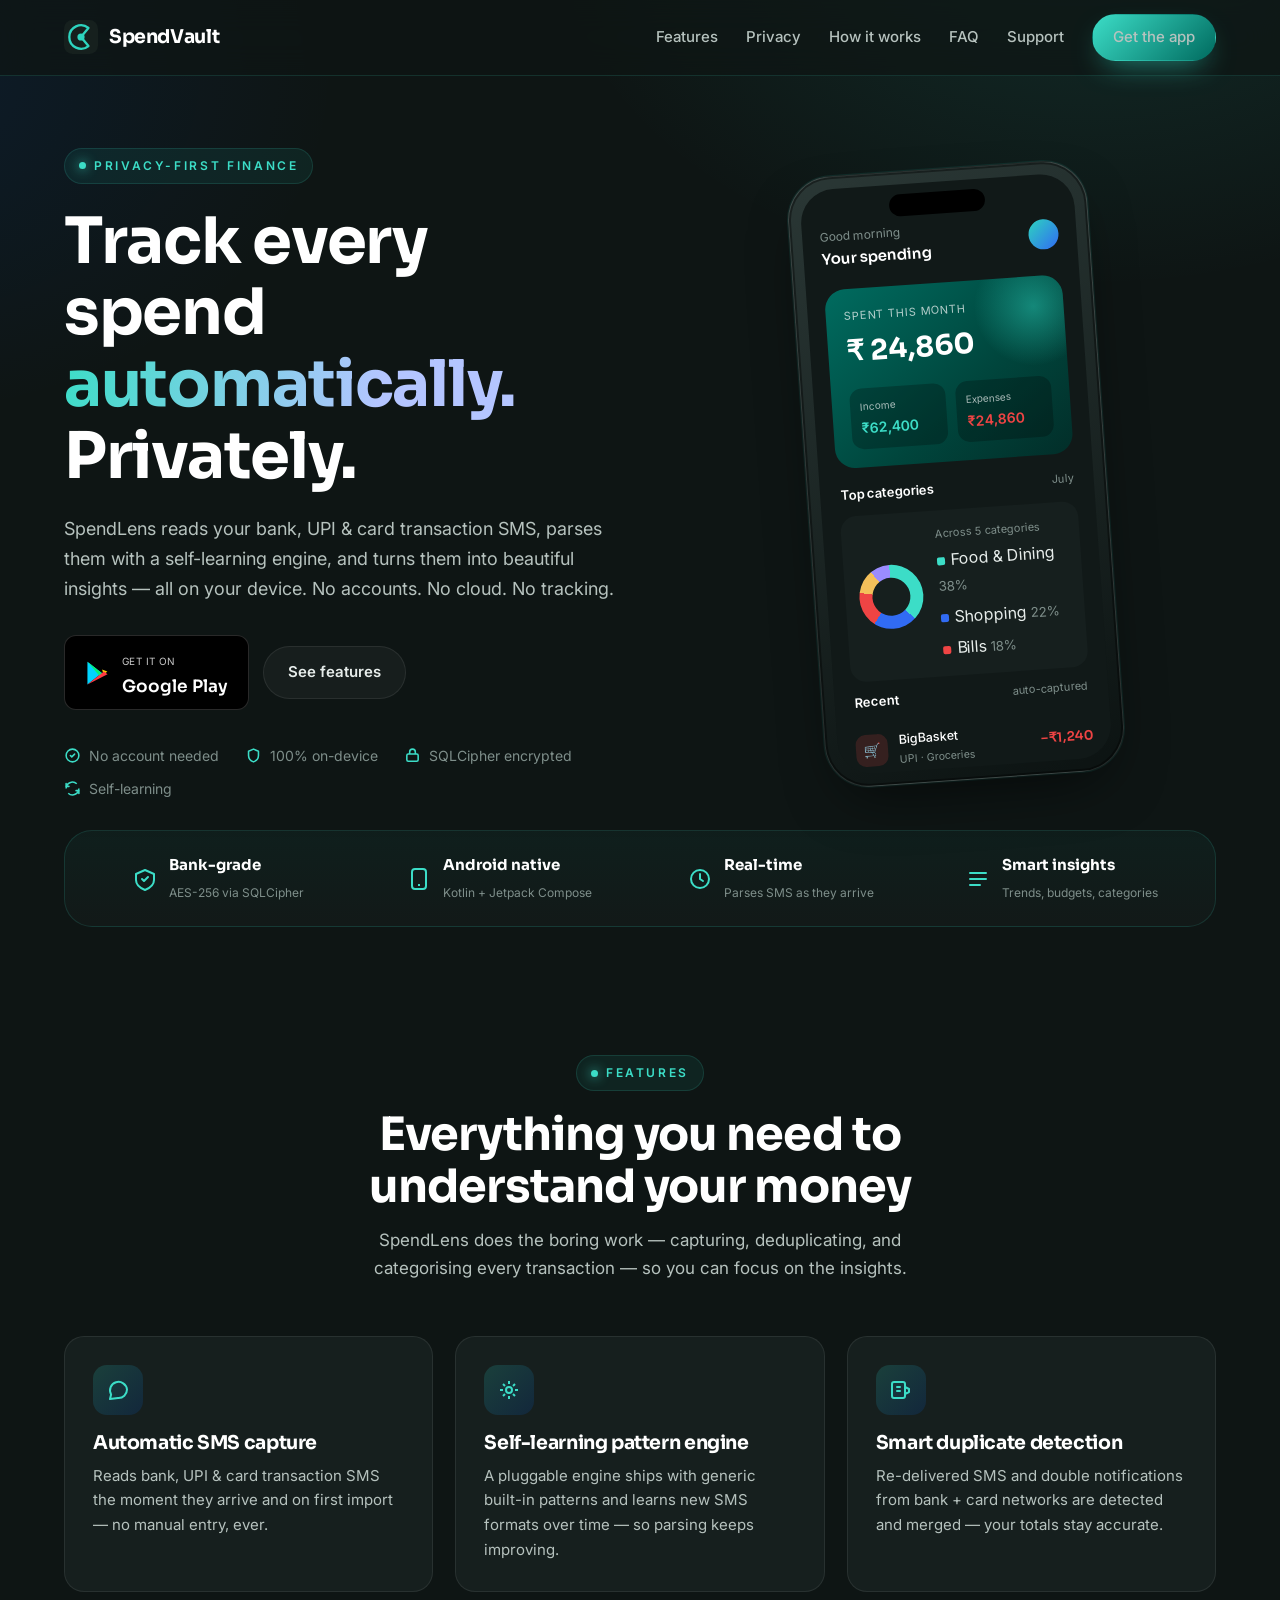
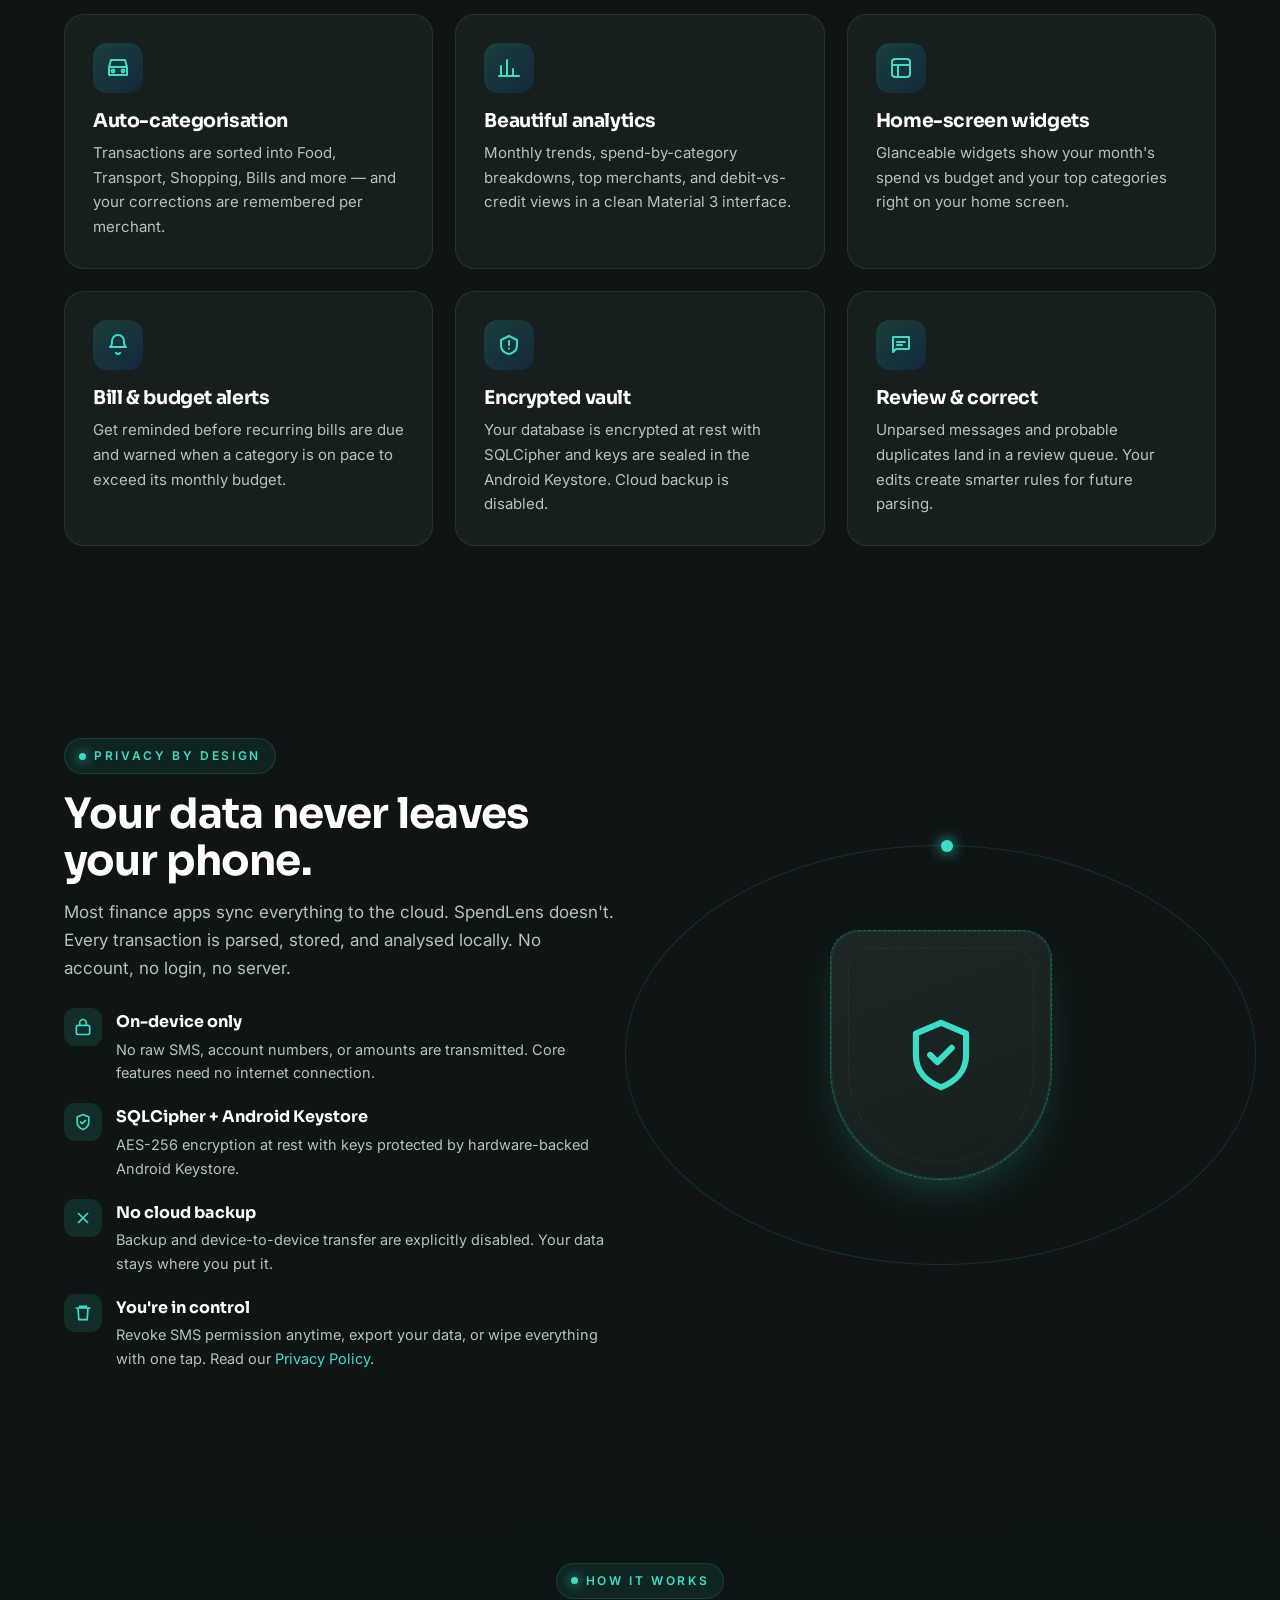
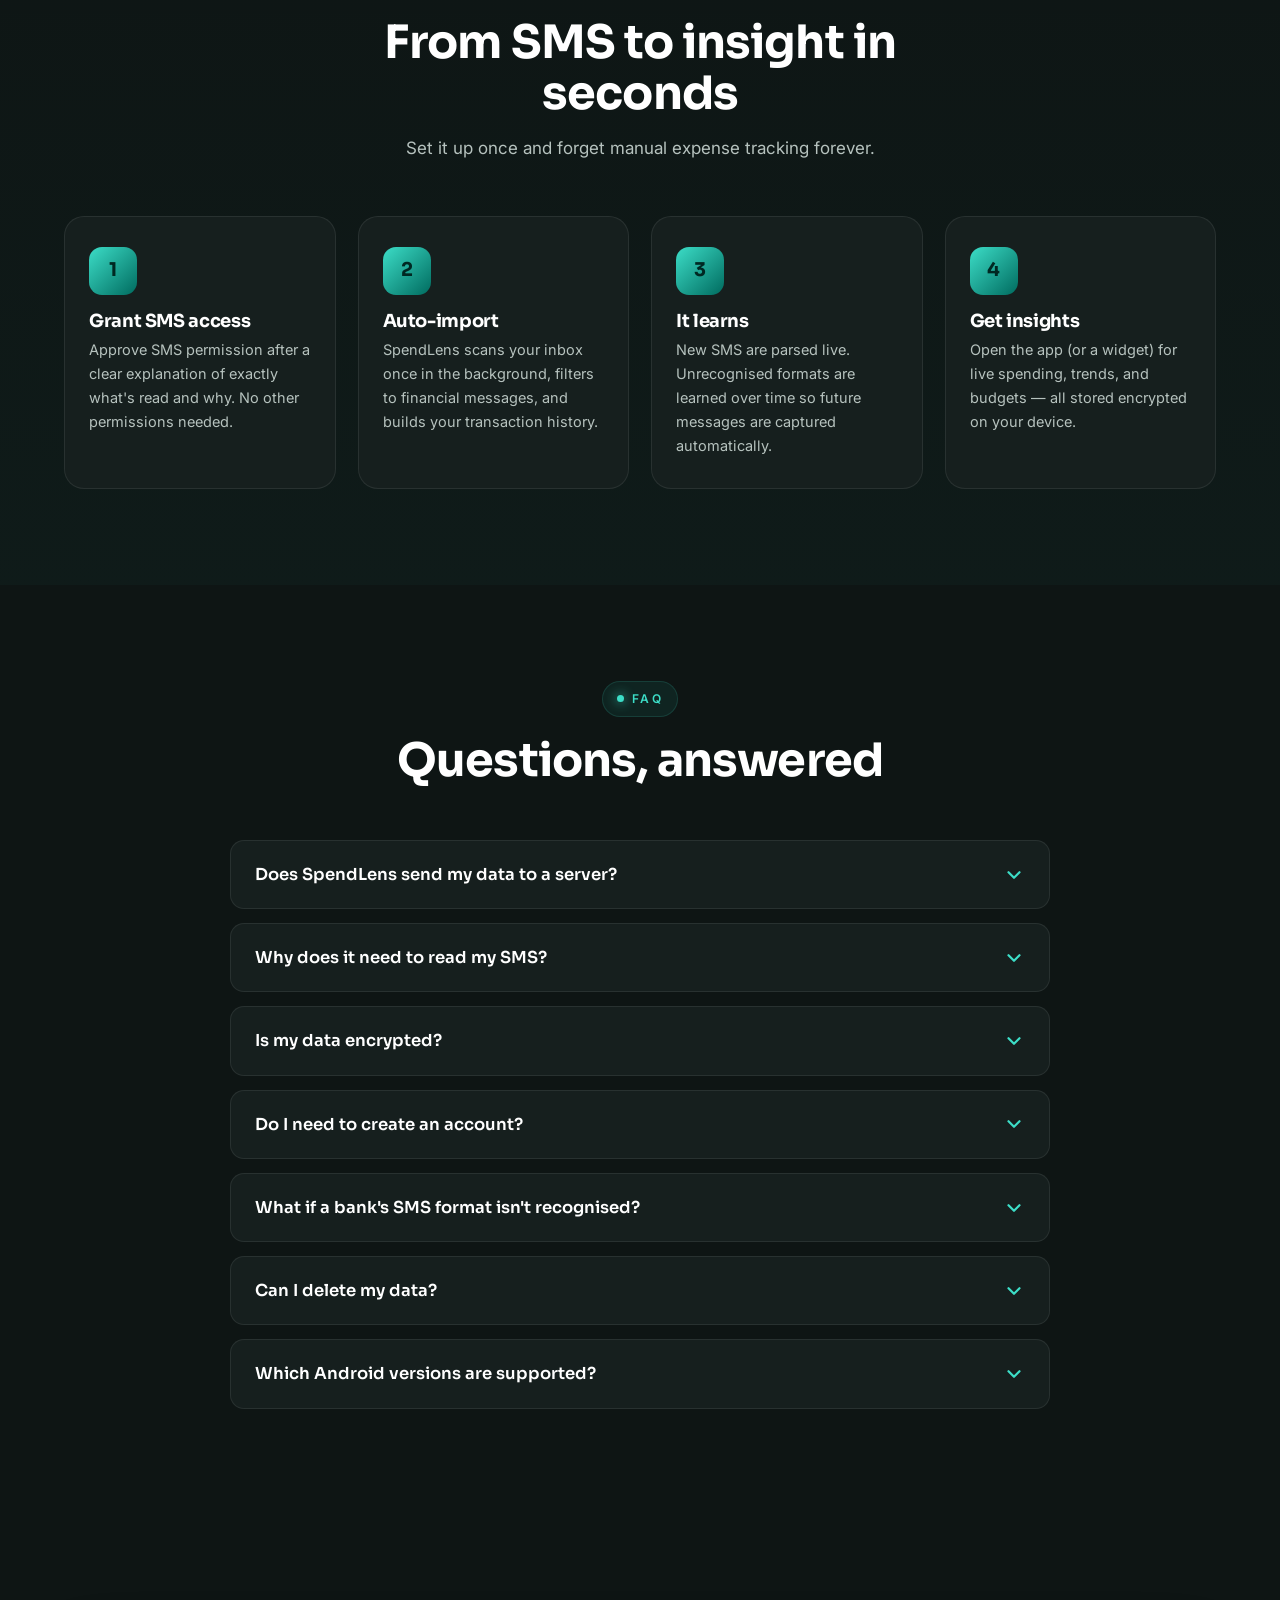
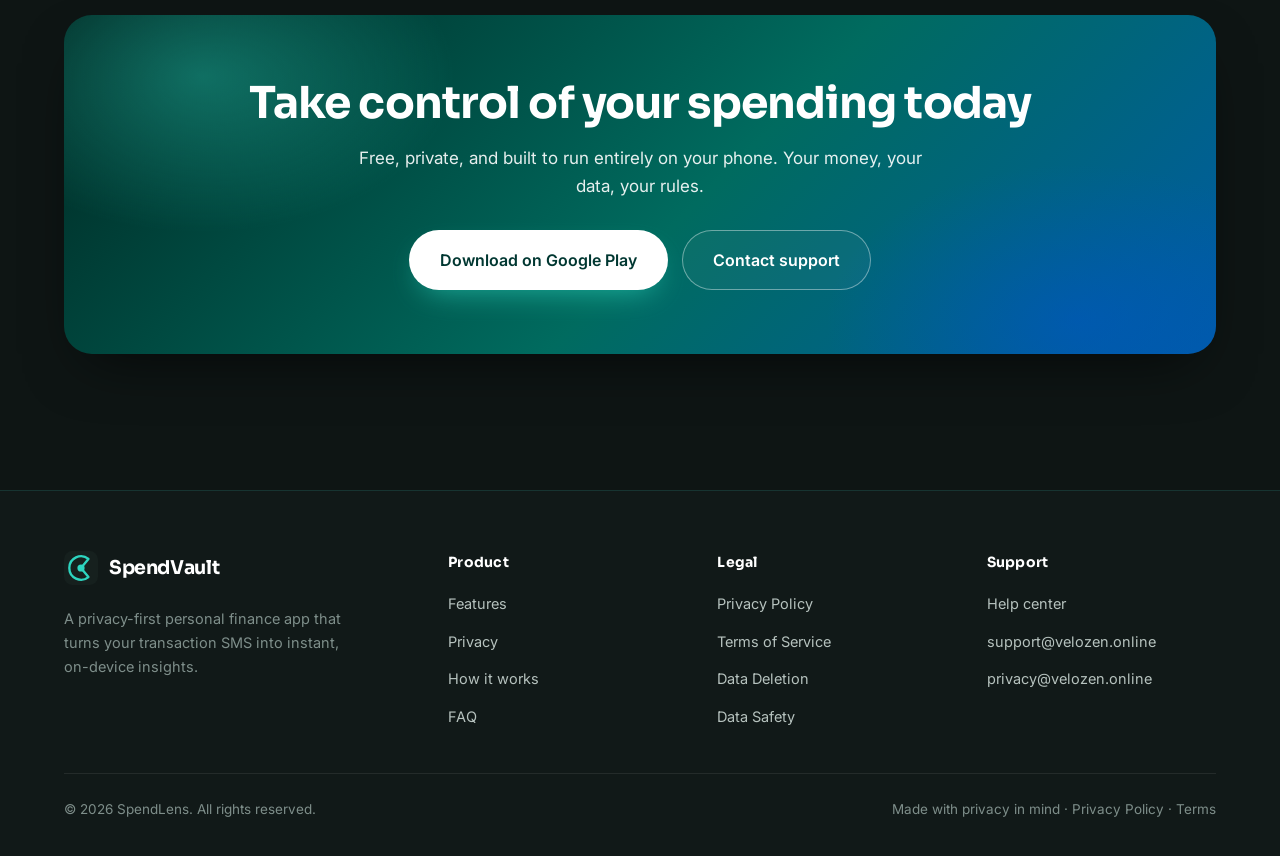
==== commit 43052c2f: "Update website with SpendVault branding and velozen.online domain - Replaced all SpendLens reference" ====
--- a/website/index.html
+++ b/website/index.html
@@ -3,10 +3,10 @@
 <head>
 <meta charset="UTF-8" />
 <meta name="viewport" content="width=device-width, initial-scale=1.0" />
-<title>SpendLens — Track every spend automatically. Privately.</title>
-<meta name="description" content="SpendLens is a privacy-first Android app that reads your bank, UPI & card transaction SMS, categorises them automatically, and shows beautiful insights — with everything processed on your device and encrypted with SQLCipher." />
+<title>SpendVault — Track every spend automatically. Privately.</title>
+<meta name="description" content="SpendVault is a privacy-first Android app that reads your bank, UPI & card transaction SMS, categorises them automatically, and shows beautiful insights — with everything processed on your device and encrypted with SQLCipher." />
 <meta name="theme-color" content="#0E1514" />
-<meta property="og:title" content="SpendLens — Privacy-first expense tracking" />
+<meta property="og:title" content="SpendVault — Privacy-first expense tracking" />
 <meta property="og:description" content="Your transactions, automatically tracked from SMS. Your data never leaves your phone." />
 <meta property="og:type" content="website" />
 <link rel="preconnect" href="https://fonts.googleapis.com" />
@@ -20,13 +20,13 @@
 <!-- ============ NAV ============ -->
 <header class="nav">
   <div class="wrap nav-inner">
-    <a class="brand" href="index.html" aria-label="SpendLens home">
+    <a class="brand" href="index.html" aria-label="SpendVault home">
       <svg class="logo" viewBox="0 0 32 32" fill="none" aria-hidden="true">
         <rect width="32" height="32" rx="8" fill="#16201E"/>
         <path d="M5 16a11 11 0 0 1 18-8.5L16 16l7 8.5A11 11 0 0 1 5 16Z" fill="none" stroke="#2DD4BF" stroke-width="2.2" stroke-linejoin="round"/>
         <circle cx="16" cy="16" r="3.4" fill="#2DD4BF"/>
       </svg>
-      SpendLens
+      SpendVault
     </a>
     <button class="nav-toggle" aria-label="Toggle menu" aria-expanded="false">
       <span></span><span></span><span></span>
@@ -37,7 +37,7 @@
       <a href="#how">How it works</a>
       <a href="#faq">FAQ</a>
       <a href="support.html">Support</a>
-      <a class="btn btn-primary" href="https://play.google.com/store/apps/details?id=com.gachn.spendlens" target="_blank" rel="noopener">Get the app</a>
+      <a class="btn btn-primary" href="https://play.google.com/store/apps/details?id=online.velozen.spendvault" target="_blank" rel="noopener">Get the app</a>
     </nav>
   </div>
 </header>
@@ -50,7 +50,7 @@
       <h1 class="reveal">Track every spend <span class="gradient-text">automatically.</span> Privately.</h1>
       <p class="lead reveal">SpendLens reads your bank, UPI &amp; card transaction SMS, parses them with a self-learning engine, and turns them into beautiful insights — all on your device. No accounts. No cloud. No tracking.</p>
       <div class="hero-cta reveal">
-        <a class="play-badge" href="https://play.google.com/store/apps/details?id=com.gachn.spendlens" target="_blank" rel="noopener" aria-label="Get it on Google Play">
+        <a class="play-badge" href="https://play.google.com/store/apps/details?id=online.velozen.spendvault" target="_blank" rel="noopener" aria-label="Get it on Google Play">
           <svg class="pt-logo" viewBox="0 0 512 512" aria-hidden="true"><path fill="#00d4ff" d="M48 32l284 224L48 480z"/><path fill="#00f176" d="M48 32l324 256-66 52z"/><path fill="#ffce00" d="M368 284l72-56-104-40z"/><path fill="#ff3a44" d="M48 480l324-256 72 56z"/></svg>
           <span><span class="pt-tiny">GET IT ON</span><br><span class="pt-big">Google Play</span></span>
         </a>
@@ -249,7 +249,7 @@
       <h2>Take control of your spending today</h2>
       <p>Free, private, and built to run entirely on your phone. Your money, your data, your rules.</p>
       <div class="hero-cta">
-        <a class="btn btn-lg btn-primary" href="https://play.google.com/store/apps/details?id=com.gachn.spendlens" target="_blank" rel="noopener" style="background:#fff;color:#003731;">Download on Google Play</a>
+        <a class="btn btn-lg btn-primary" href="https://play.google.com/store/apps/details?id=online.velozen.spendvault" target="_blank" rel="noopener" style="background:#fff;color:#003731;">Download on Google Play</a>
         <a class="btn btn-lg btn-ghost" href="support.html" style="border-color:rgba(255,255,255,.4);color:#fff;">Contact support</a>
       </div>
     </div>
@@ -263,7 +263,7 @@
       <div class="footer-brand">
         <a class="brand" href="index.html">
           <svg class="logo" viewBox="0 0 32 32" fill="none" aria-hidden="true"><rect width="32" height="32" rx="8" fill="#16201E"/><path d="M5 16a11 11 0 0 1 18-8.5L16 16l7 8.5A11 11 0 0 1 5 16Z" stroke="#2DD4BF" stroke-width="2.2" stroke-linejoin="round"/><circle cx="16" cy="16" r="3.4" fill="#2DD4BF"/></svg>
-          SpendLens
+          SpendVault
         </a>
         <p>A privacy-first personal finance app that turns your transaction SMS into instant, on-device insights.</p>
       </div>
@@ -289,8 +289,8 @@
         <h5>Support</h5>
         <ul>
           <li><a href="support.html">Help center</a></li>
-          <li><a href="mailto:support@spendlens.app">support@spendlens.app</a></li>
-          <li><a href="mailto:privacy@spendlens.app">privacy@spendlens.app</a></li>
+          <li><a href="mailto:support@velozen.online">support@velozen.online</a></li>
+          <li><a href="mailto:privacy@velozen.online">privacy@velozen.online</a></li>
         </ul>
       </div>
     </div>
